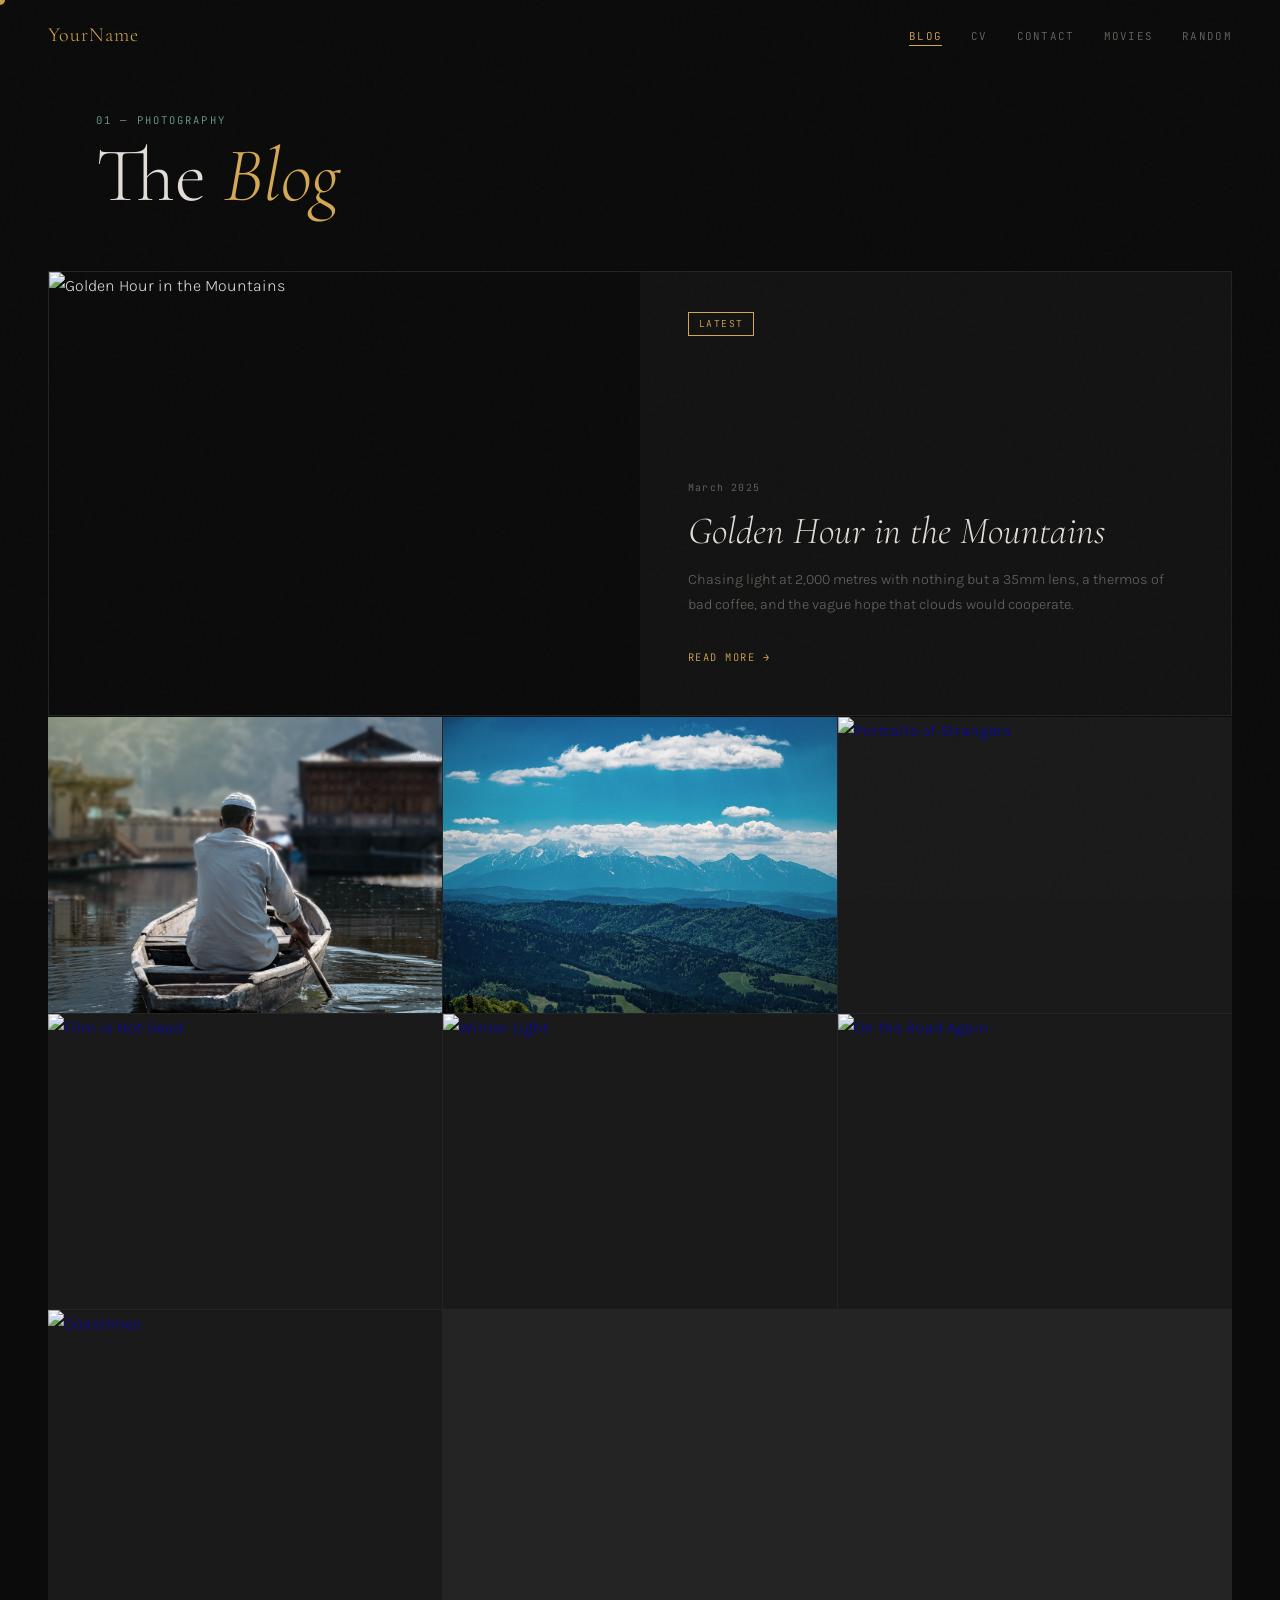
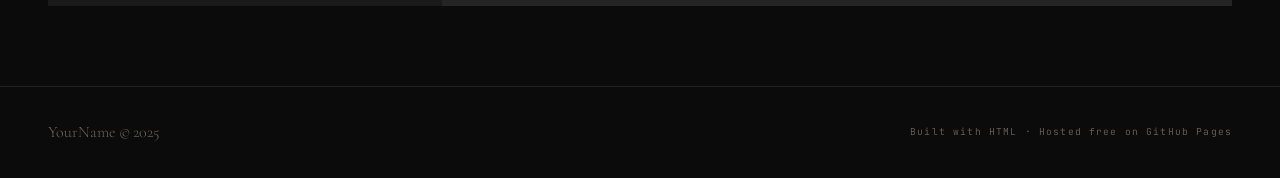
==== blog.html @ 5e06f555 "Add new blog post for Pieniny" ====
<!DOCTYPE html>
<html lang="en">
<head>
  <script defer src="https://cloud.umami.is/script.js" data-website-id="12c04eed-54a5-4ae6-a5dc-b2aa36f92a35"></script>
  <meta charset="UTF-8"/>
  <meta name="viewport" content="width=device-width, initial-scale=1.0"/>
  <title>Blog — YourName</title>
  <link href="https://fonts.googleapis.com/css2?family=Cormorant+Garamond:ital,wght@0,300;0,400;1,300;1,400&family=JetBrains+Mono:wght@300;400&family=Karla:wght@300;400;500&display=swap" rel="stylesheet"/>
  <link rel="stylesheet" href="style.css"/>
  <style>
    .page-content { padding-left: 3rem; padding-right: 3rem; }

    /* ── Featured post ── */
    .featured {
      display: grid;
      grid-template-columns: 1fr 1fr;
      border: 1px solid var(--border);
      margin-bottom: 1px;
      text-decoration: none;
      color: var(--text);
      overflow: hidden;
    }
    .featured-img { aspect-ratio: 4/3; overflow: hidden; }
    .featured-img img {
      width: 100%; height: 100%; object-fit: cover;
      filter: grayscale(25%);
      transition: transform 0.7s cubic-bezier(0.25,0.46,0.45,0.94), filter 0.4s;
    }
    .featured:hover .featured-img img { transform: scale(1.05); filter: grayscale(0%); }
    .featured-body {
      padding: 3rem;
      display: flex; flex-direction: column; justify-content: flex-end;
      background: var(--surface); position: relative;
    }
    .featured-badge {
      position: absolute; top: 2.5rem; left: 3rem;
      font-family: var(--mono); font-size: 0.6rem;
      letter-spacing: 0.16em; text-transform: uppercase;
      color: var(--accent); border: 1px solid var(--accent);
      padding: 0.2rem 0.6rem;
    }
    .featured-date {
      font-family: var(--mono); font-size: 0.62rem;
      letter-spacing: 0.12em; color: var(--muted); margin-bottom: 0.8rem;
    }
    .featured-title {
      font-family: var(--serif); font-size: 2.4rem;
      font-style: italic; font-weight: 300; line-height: 1.1;
      margin-bottom: 1rem; transition: color 0.2s;
    }
    .featured:hover .featured-title { color: var(--accent); }
    .featured-desc { font-size: 0.9rem; color: var(--muted); line-height: 1.7; margin-bottom: 2rem; }
    .read-link {
      font-family: var(--mono); font-size: 0.65rem;
      letter-spacing: 0.14em; text-transform: uppercase; color: var(--accent);
    }
    .read-link::after { content: ' →'; }

    /* ── Blog grid ── */
    .blog-grid {
      display: grid;
      grid-template-columns: repeat(auto-fill, minmax(300px, 1fr));
      gap: 1px; background: var(--border);
    }
    .blog-card {
      position: relative; overflow: hidden;
      aspect-ratio: 4/3; background: var(--surface2);
      text-decoration: none; display: block;
    }
    .blog-card img {
      width: 100%; height: 100%; object-fit: cover;
      filter: grayscale(30%);
      transition: transform 0.6s cubic-bezier(0.25,0.46,0.45,0.94), filter 0.4s;
    }
    .blog-card:hover img { transform: scale(1.06); filter: grayscale(0%); }
    .blog-card-overlay {
      position: absolute; inset: 0;
      background: linear-gradient(to top, rgba(0,0,0,0.9) 0%, transparent 55%);
      display: flex; flex-direction: column; justify-content: flex-end;
      padding: 1.8rem; opacity: 0; transition: opacity 0.35s;
    }
    .blog-card:hover .blog-card-overlay { opacity: 1; }
    .blog-card-date {
      font-family: var(--mono); font-size: 0.62rem;
      letter-spacing: 0.12em; color: var(--accent); margin-bottom: 0.4rem;
    }
    .blog-card-title { font-family: var(--serif); font-size: 1.35rem; font-style: italic; line-height: 1.2; }
    .blog-card-desc { font-size: 0.8rem; color: rgba(226,221,214,0.7); margin-top: 0.4rem; line-height: 1.5; }

    @media (max-width: 768px) {
      .page-content { padding-left: 1.4rem; padding-right: 1.4rem; }
      .featured { grid-template-columns: 1fr; }
      .featured-img { aspect-ratio: 16/9; }
      .featured-body { padding: 2rem; }
      .featured-badge { top: 1.5rem; left: 2rem; }
      .featured-title { font-size: 1.8rem; }
    }
    @media (max-width: 500px) { .blog-grid { grid-template-columns: 1fr; } }
  </style>
</head>
<body>
<div id="cursor"></div>

<nav id="navbar">
  <a href="index.html" class="nav-logo">YourName</a>
  <ul class="nav-links">
    <li><a href="blog.html">Blog</a></li>
    <li><a href="cv.html">CV</a></li>
    <li><a href="contact.html">Contact</a></li>
    <li><a href="movies.html">Movies</a></li>
    <li><a href="random.html">Random</a></li>
  </ul>
</nav>

<div class="page-content">
  <div class="page-header">
    <div class="page-tag">01 — Photography</div>
    <h1 class="page-title">The <em>Blog</em></h1>
  </div>

<!-- =====================================================================
  HOW TO ADD A NEW BLOG POST — 3 steps every time

  STEP 1 → Duplicate  posts/post-template.html
           Rename it  posts/your-post-name.html
           Fill in your title, date, text and image filenames inside it

  STEP 2 → Upload your photos to the  photos/  folder in your GitHub repo

  STEP 3 → Update this file (blog.html):
           a) Replace the FEATURED POST block below with your new post
           b) Move the old featured post into the BLOG GRID as a regular card
           c) Add the new grid card at the very TOP of the grid (newest first)

  RULE: Featured post = always your latest post.
        Grid          = all older posts, newest at the top-left.
====================================================================== -->


<!-- ═══════════════════════════════════════════════════════════════════
     FEATURED POST
     ─────────────────────────────────────────────────────────────────
     Replace ALL 5 values below each time you publish a new post.
     Then move the current featured post into the grid section.
════════════════════════════════════════════════════════════════════════

┌─── FEATURED TEMPLATE (replace the whole <a> block below) ──────────┐

  <a href="posts/YOUR-FILENAME.html" class="featured reveal">
    <div class="featured-img">
      <img src="photos/YOUR-HERO-IMAGE.jpg" alt="DESCRIPTION"/>
    </div>
    <div class="featured-body">
      <div class="featured-badge">Latest</div>
      <div class="featured-date">Month Year</div>
      <div class="featured-title">Your Post Title Here</div>
      <div class="featured-desc">
        A sentence or two describing the post. Where were you? What's the story?
      </div>
      <div class="read-link">Read more</div>
    </div>
  </a>

└────────────────────────────────────────────────────────────────────┘ -->

  <a href="posts/mountains.html" class="featured reveal">
    <div class="featured-img">
      <img src="https://images.unsplash.com/photo-1519681393784-d120267933ba?w=1200&q=80" alt="Golden Hour in the Mountains"/>
    </div>
    <div class="featured-body">
      <div class="featured-badge">Latest</div>
      <div class="featured-date">March 2025</div>
      <div class="featured-title">Golden Hour in the Mountains</div>
      <div class="featured-desc">
        Chasing light at 2,000 metres with nothing but a 35mm lens, a thermos of bad coffee,
        and the vague hope that clouds would cooperate.
      </div>
      <div class="read-link">Read more</div>
    </div>
  </a>


<!-- ═══════════════════════════════════════════════════════════════════
     BLOG GRID  —  all older posts
     ─────────────────────────────────────────────────────────────────
     When you publish a new post:
       1. Your new post becomes the featured post above
       2. The old featured post moves here as a grid card
       3. Paste the new grid card at the TOP (marked below)
════════════════════════════════════════════════════════════════════════

┌─── GRID CARD TEMPLATE (copy this, paste at the TOP of the grid) ───┐

  <a href="posts/YOUR-FILENAME.html" class="blog-card reveal">
    <img src="photos/YOUR-IMAGE.jpg" alt="DESCRIPTION"/>
    <div class="blog-card-overlay">
      <div class="blog-card-date">Month Year</div>
      <div class="blog-card-title">Your Post Title</div>
      <div class="blog-card-desc">One teaser sentence shown on hover.</div>
    </div>
  </a>

  FILL IN:
    posts/YOUR-FILENAME.html  → e.g. posts/paris.html
    photos/YOUR-IMAGE.jpg     → a landscape crop from the post works best
    Month Year                → e.g. April 2025
    Your Post Title           → same title as in your post file
    One teaser sentence       → short hook, shown on hover

└────────────────────────────────────────────────────────────────────┘ -->

  <div class="blog-grid" style="margin-top:1px;">

    <!-- ▼▼▼ PASTE NEW GRID CARDS HERE — newest post at the top ▼▼▼ -->

    <a href="posts/kashmir.html" class="blog-card reveal">
      <img src="photos/kashmir_photo/kashmir4.jpeg" alt="Kashmir through my eyes"/>
      <div class="blog-card-overlay">
        <div class="blog-card-date">March 2023</div>
        <div class="blog-card-title">Kashmir through my eyes</div>
        <div class="blog-card-desc">Lives of locals on Dal Lake, Srinagar.</div>
      </div>
    </a>

    
    <a href="posts/pieniny.html" class="blog-card reveal">
      <img src="photos/pieniny/pieniny3.jpeg" alt="Pieniny through my eyes"/>
      <div class="blog-card-overlay">
        <div class="blog-card-date">May 2026</div>
        <div class="blog-card-title">Pieniny through my eyes</div>
        <div class="blog-card-desc">Mountains.</div>
      </div>
    </a>

    <a href="posts/strangers.html" class="blog-card reveal">
      <img src="https://images.unsplash.com/photo-1504701954957-2010ec3bcec1?w=800&q=80" alt="Portraits of Strangers"/>
      <div class="blog-card-overlay">
        <div class="blog-card-date">November 2024</div>
        <div class="blog-card-title">Portraits of Strangers</div>
        <div class="blog-card-desc">What happens when you ask someone you've never met if you can photograph them.</div>
      </div>
    </a>

    <a href="posts/film.html" class="blog-card reveal">
      <img src="https://images.unsplash.com/photo-1506905925346-21bda4d32df4?w=800&q=80" alt="Film is Not Dead"/>
      <div class="blog-card-overlay">
        <div class="blog-card-date">September 2024</div>
        <div class="blog-card-title">Film is Not Dead</div>
        <div class="blog-card-desc">A love letter to grain, accidents, and waiting 3 weeks to see what you captured.</div>
      </div>
    </a>

   

    <a href="posts/winter.html" class="blog-card reveal">
      <img src="https://images.unsplash.com/photo-1491555103944-7c647fd857e6?w=800&q=80" alt="Winter Light"/>
      <div class="blog-card-overlay">
        <div class="blog-card-date">December 2024</div>
        <div class="blog-card-title">Winter Light</div>
        <div class="blog-card-desc">Short days, long shadows, and the beauty of freezing your fingers off.</div>
      </div>
    </a>

    <a href="posts/road.html" class="blog-card reveal">
      <img src="https://images.unsplash.com/photo-1500534314209-a25ddb2bd429?w=800&q=80" alt="On the Road Again"/>
      <div class="blog-card-overlay">
        <div class="blog-card-date">August 2024</div>
        <div class="blog-card-title">On the Road Again</div>
        <div class="blog-card-desc">2,000 kilometres, a broken GPS, and better pictures than planned.</div>
      </div>
    </a>

    <a href="posts/coastlines.html" class="blog-card reveal">
      <img src="https://images.unsplash.com/photo-1500622944204-b135684e99fd?w=800&q=80" alt="Coastlines"/>
      <div class="blog-card-overlay">
        <div class="blog-card-date">June 2024</div>
        <div class="blog-card-title">Coastlines</div>
        <div class="blog-card-desc">Where land ends and something else begins. A week of shooting in Iceland.</div>
      </div>
    </a>

    <!-- ▲▲▲ older posts above — newest always at the top ▲▲▲ -->

  </div><!-- end .blog-grid -->
</div><!-- end .page-content -->

<footer>
  <div class="footer-left">YourName ©&thinsp;2025</div>
  <div class="footer-right">Built with HTML · Hosted free on GitHub Pages</div>
</footer>
<script src="shared.js"></script>
</body>
</html>
---- style.css ----
/* ── Reset & Variables ── */
*, *::before, *::after { box-sizing: border-box; margin: 0; padding: 0; }

:root {
  --bg:       #0b0b0b;
  --surface:  #131313;
  --surface2: #1a1a1a;
  --border:   #242424;
  --accent:   #d4a853;
  --accent2:  #6e9e96;
  --text:     #e2ddd6;
  --muted:    #6b6560;
  --serif:    'Cormorant Garamond', Georgia, serif;
  --mono:     'JetBrains Mono', monospace;
  --sans:     'Karla', sans-serif;
}

html { scroll-behavior: smooth; }

body {
  background: var(--bg);
  color: var(--text);
  font-family: var(--sans);
  font-weight: 300;
  line-height: 1.7;
  cursor: none;
  min-height: 100vh;
}

/* ── Noise overlay ── */
body::before {
  content: '';
  position: fixed; inset: 0;
  background-image: url("data:image/svg+xml,%3Csvg viewBox='0 0 256 256' xmlns='http://www.w3.org/2000/svg'%3E%3Cfilter id='n'%3E%3CfeTurbulence type='fractalNoise' baseFrequency='0.9' numOctaves='4' stitchTiles='stitch'/%3E%3C/filter%3E%3Crect width='100%25' height='100%25' filter='url(%23n)' opacity='0.04'/%3E%3C/svg%3E");
  pointer-events: none; z-index: 9000; opacity: 0.45;
}

/* ── Custom cursor ── */
#cursor {
  width: 10px; height: 10px;
  background: var(--accent);
  border-radius: 50%;
  position: fixed; top: 0; left: 0;
  pointer-events: none;
  z-index: 9999;
  transform: translate(-50%,-50%);
  transition: width 0.2s, height 0.2s;
  mix-blend-mode: difference;
}
#cursor.big { width: 38px; height: 38px; }

/* ── Nav ── */
nav {
  position: fixed; top: 0; left: 0; right: 0;
  z-index: 100;
  display: flex; align-items: center; justify-content: space-between;
  padding: 1.1rem 3rem;
  border-bottom: 1px solid transparent;
  transition: background 0.4s, border-color 0.4s;
}
nav.scrolled {
  background: rgba(11,11,11,0.94);
  backdrop-filter: blur(14px);
  border-color: var(--border);
}
.nav-logo {
  font-family: var(--serif);
  font-size: 1.25rem;
  letter-spacing: 0.05em;
  color: var(--accent);
  text-decoration: none;
}
.nav-links { display: flex; gap: 1.8rem; list-style: none; }
.nav-links a {
  font-family: var(--mono);
  font-size: 0.68rem;
  letter-spacing: 0.12em;
  text-transform: uppercase;
  color: var(--muted);
  text-decoration: none;
  transition: color 0.2s;
  position: relative;
}
.nav-links a::after {
  content: '';
  position: absolute; bottom: -3px; left: 0; right: 0;
  height: 1px;
  background: var(--accent);
  transform: scaleX(0);
  transition: transform 0.2s;
}
.nav-links a:hover, .nav-links a.active { color: var(--accent); }
.nav-links a:hover::after, .nav-links a.active::after { transform: scaleX(1); }

/* ── Page wrapper ── */
.page-content {
  padding-top: 7rem;
  padding-bottom: 5rem;
  min-height: 100vh;
}

/* ── Section header ── */
.page-header {
  padding: 0 3rem 3.5rem;
}
.page-tag {
  font-family: var(--mono);
  font-size: 0.66rem;
  letter-spacing: 0.2em;
  text-transform: uppercase;
  color: var(--accent2);
  margin-bottom: 0.5rem;
}
.page-title {
  font-family: var(--serif);
  font-size: clamp(2.8rem, 6vw, 5rem);
  font-weight: 300;
  line-height: 1.0;
}
.page-title em { font-style: italic; color: var(--accent); }

/* ── Footer ── */
footer {
  border-top: 1px solid var(--border);
  padding: 2rem 3rem;
  display: flex; justify-content: space-between; align-items: center;
}
.footer-left { font-family: var(--serif); font-size: 1rem; color: var(--muted); }
.footer-right { font-family: var(--mono); font-size: 0.6rem; letter-spacing: 0.12em; color: var(--muted); }

/* ── Animations ── */
@keyframes fadeUp {
  from { opacity: 0; transform: translateY(24px); }
  to   { opacity: 1; transform: translateY(0); }
}
.reveal {
  opacity: 0;
  transform: translateY(22px);
  transition: opacity 0.6s ease, transform 0.6s ease;
}
.reveal.visible { opacity: 1; transform: translateY(0); }

/* ── Responsive nav ── */
@media (max-width: 768px) {
  nav { padding: 1rem 1.4rem; }
  .nav-links { gap: 1rem; }
  .nav-links a { font-size: 0.6rem; }
  .page-header { padding: 0 1.4rem 2.5rem; }
  .page-content { padding-top: 6rem; }
  footer { padding: 1.5rem 1.4rem; flex-direction: column; gap: 0.6rem; text-align: center; }
}
@media (max-width: 500px) {
  .nav-links { display: none; }
}
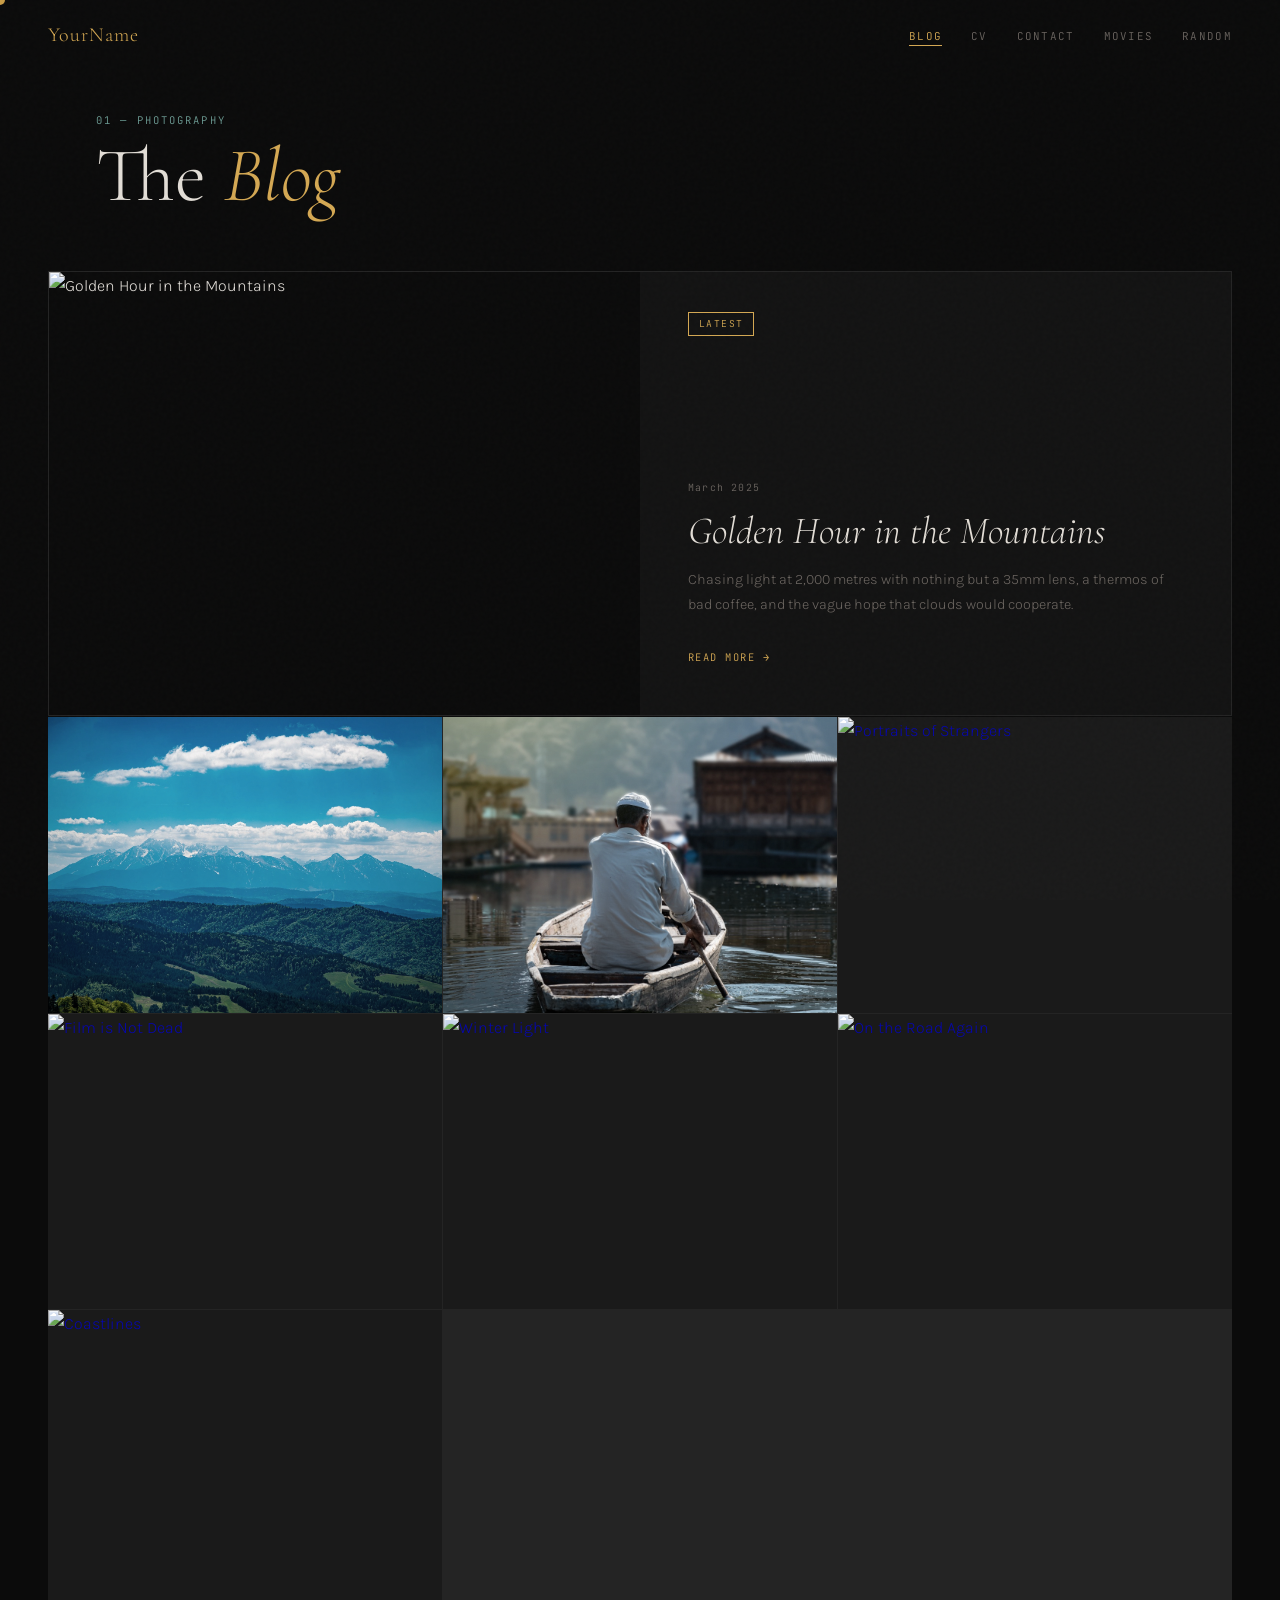
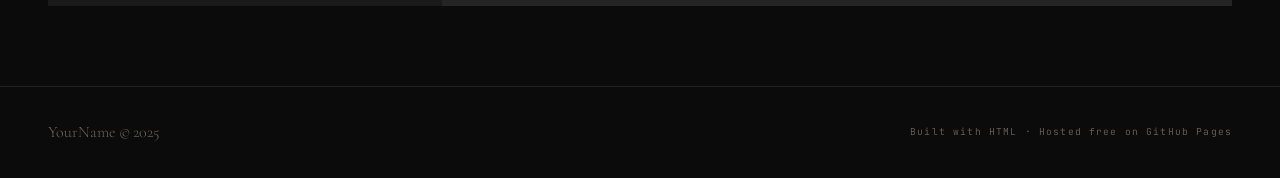
==== commit 51cba3cc: "Add new blog card for Pieniny post" ====
--- a/blog.html
+++ b/blog.html
@@ -213,6 +213,16 @@
 
     <!-- ▼▼▼ PASTE NEW GRID CARDS HERE — newest post at the top ▼▼▼ -->
 
+
+    <a href="posts/pieniny_poland.html" class="blog-card reveal">
+      <img src="photos/pieniny/pieniny3.jpeg" alt="Pieniny through my eyes"/>
+      <div class="blog-card-overlay">
+        <div class="blog-card-date">May 2026</div>
+        <div class="blog-card-title">Pieniny through my eyes</div>
+        <div class="blog-card-desc">Mountains.</div>
+      </div>
+    </a>
+
     <a href="posts/kashmir.html" class="blog-card reveal">
       <img src="photos/kashmir_photo/kashmir4.jpeg" alt="Kashmir through my eyes"/>
       <div class="blog-card-overlay">
@@ -223,14 +233,7 @@
     </a>
 
     
-    <a href="posts/pieniny.html" class="blog-card reveal">
-      <img src="photos/pieniny/pieniny3.jpeg" alt="Pieniny through my eyes"/>
-      <div class="blog-card-overlay">
-        <div class="blog-card-date">May 2026</div>
-        <div class="blog-card-title">Pieniny through my eyes</div>
-        <div class="blog-card-desc">Mountains.</div>
-      </div>
-    </a>
+    
 
     <a href="posts/strangers.html" class="blog-card reveal">
       <img src="https://images.unsplash.com/photo-1504701954957-2010ec3bcec1?w=800&q=80" alt="Portraits of Strangers"/>
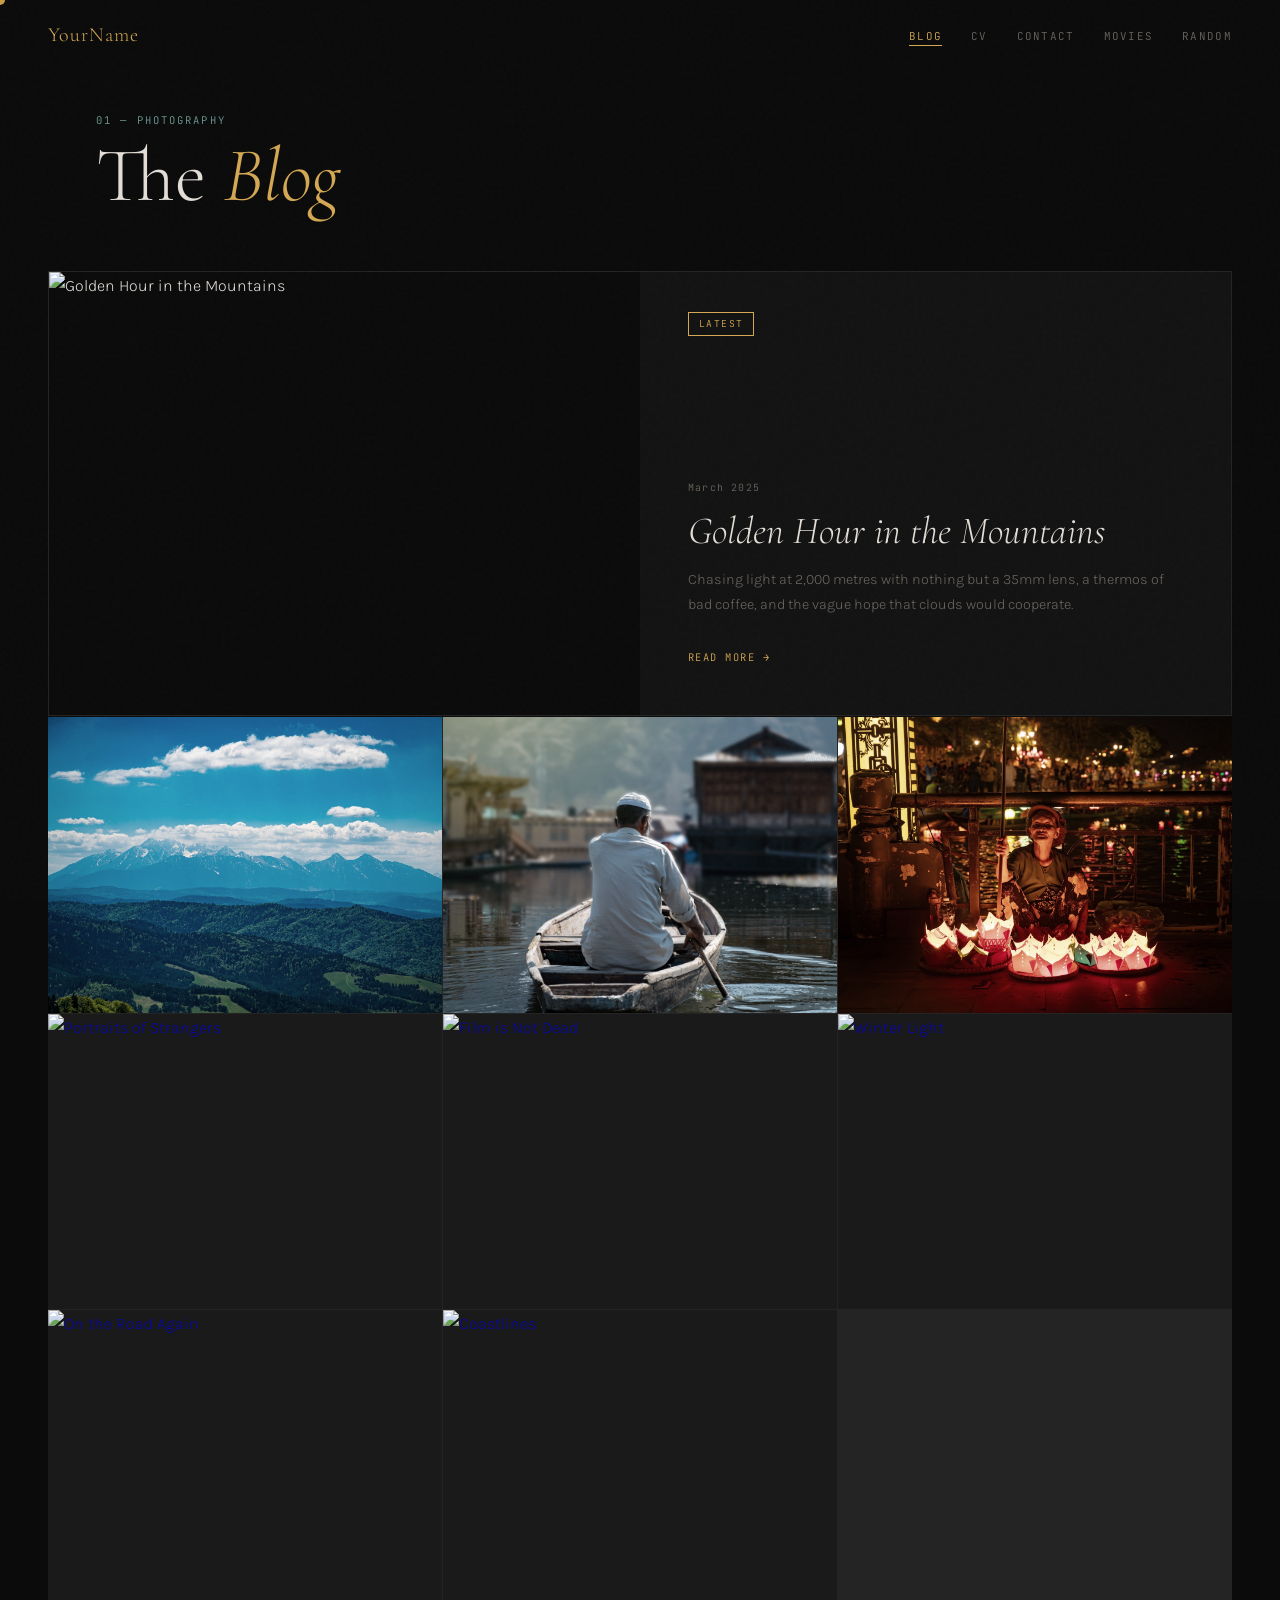
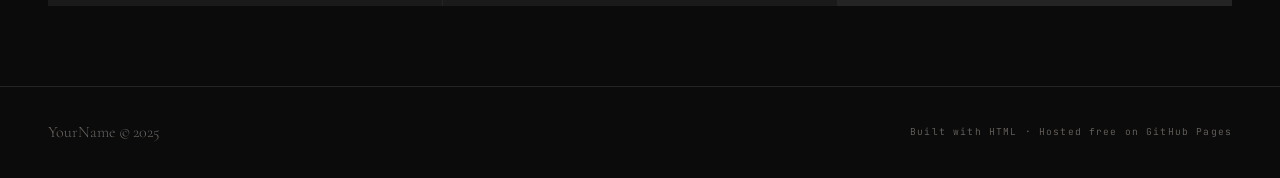
==== commit e00e904a: "Add new blog post for Hoi An" ====
--- a/blog.html
+++ b/blog.html
@@ -214,7 +214,7 @@
     <!-- ▼▼▼ PASTE NEW GRID CARDS HERE — newest post at the top ▼▼▼ -->
 
 
-    <a href="posts/pieniny_poland.html" class="blog-card reveal">
+    <a href="posts/pieniny.html" class="blog-card reveal">
       <img src="photos/pieniny/pieniny3.jpeg" alt="Pieniny through my eyes"/>
       <div class="blog-card-overlay">
         <div class="blog-card-date">May 2026</div>
@@ -229,6 +229,15 @@
         <div class="blog-card-date">March 2023</div>
         <div class="blog-card-title">Kashmir through my eyes</div>
         <div class="blog-card-desc">Lives of locals on Dal Lake, Srinagar.</div>
+      </div>
+    </a>
+
+    <a href="posts/hoian.html" class="blog-card reveal">
+      <img src="photos/hoi_an/hoi1.jpeg" alt="Kashmir through my eyes"/>
+      <div class="blog-card-overlay">
+        <div class="blog-card-date">December 2023</div>
+        <div class="blog-card-title">Hoi an through my eyes</div>
+        <div class="blog-card-desc">Lives of locals in Vietnam.</div>
       </div>
     </a>
 
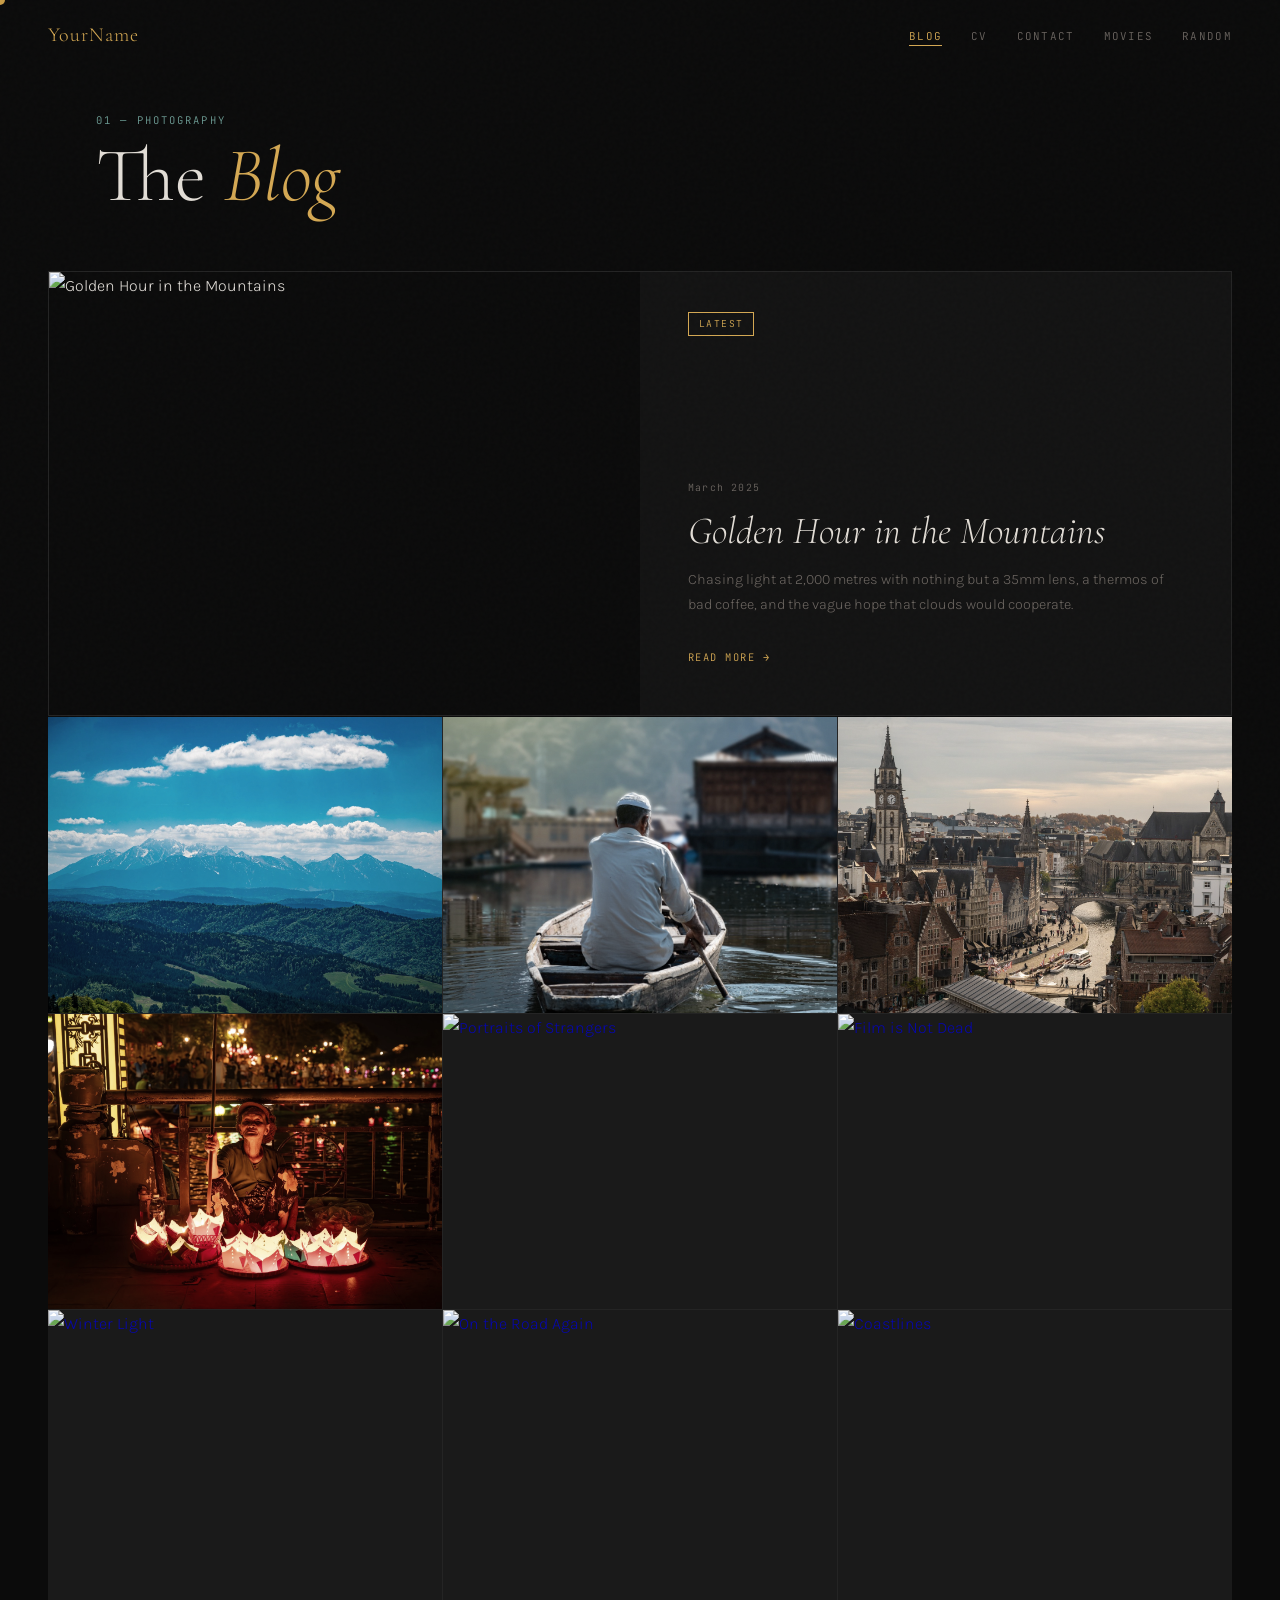
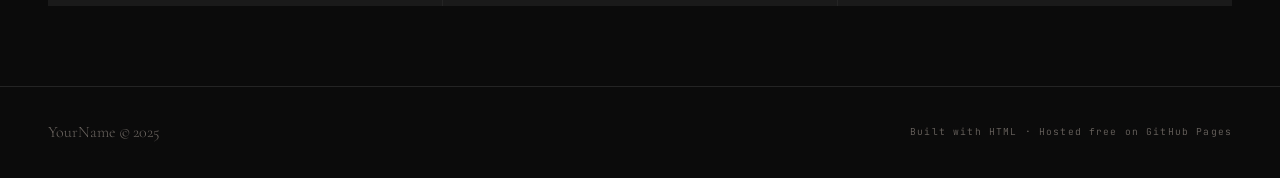
==== commit 48666684: "Add Belgium blog card to blog.html Added a new blog card for Belgium with image and description." ====
--- a/blog.html
+++ b/blog.html
@@ -232,6 +232,15 @@
       </div>
     </a>
 
+     <a href="posts/belgium.html" class="blog-card reveal">
+      <img src="photos/belgium/belgium9.jpeg" alt="Belgium through my eyes"/>
+      <div class="blog-card-overlay">
+        <div class="blog-card-date">March 2023</div>
+        <div class="blog-card-title">Belgium through my eyes</div>
+        <div class="blog-card-desc">Lives of locals on a cycle, Brugge and Ghent</div>
+      </div>
+    </a>
+
     <a href="posts/hoian.html" class="blog-card reveal">
       <img src="photos/hoi_an/hoi1.jpeg" alt="Kashmir through my eyes"/>
       <div class="blog-card-overlay">
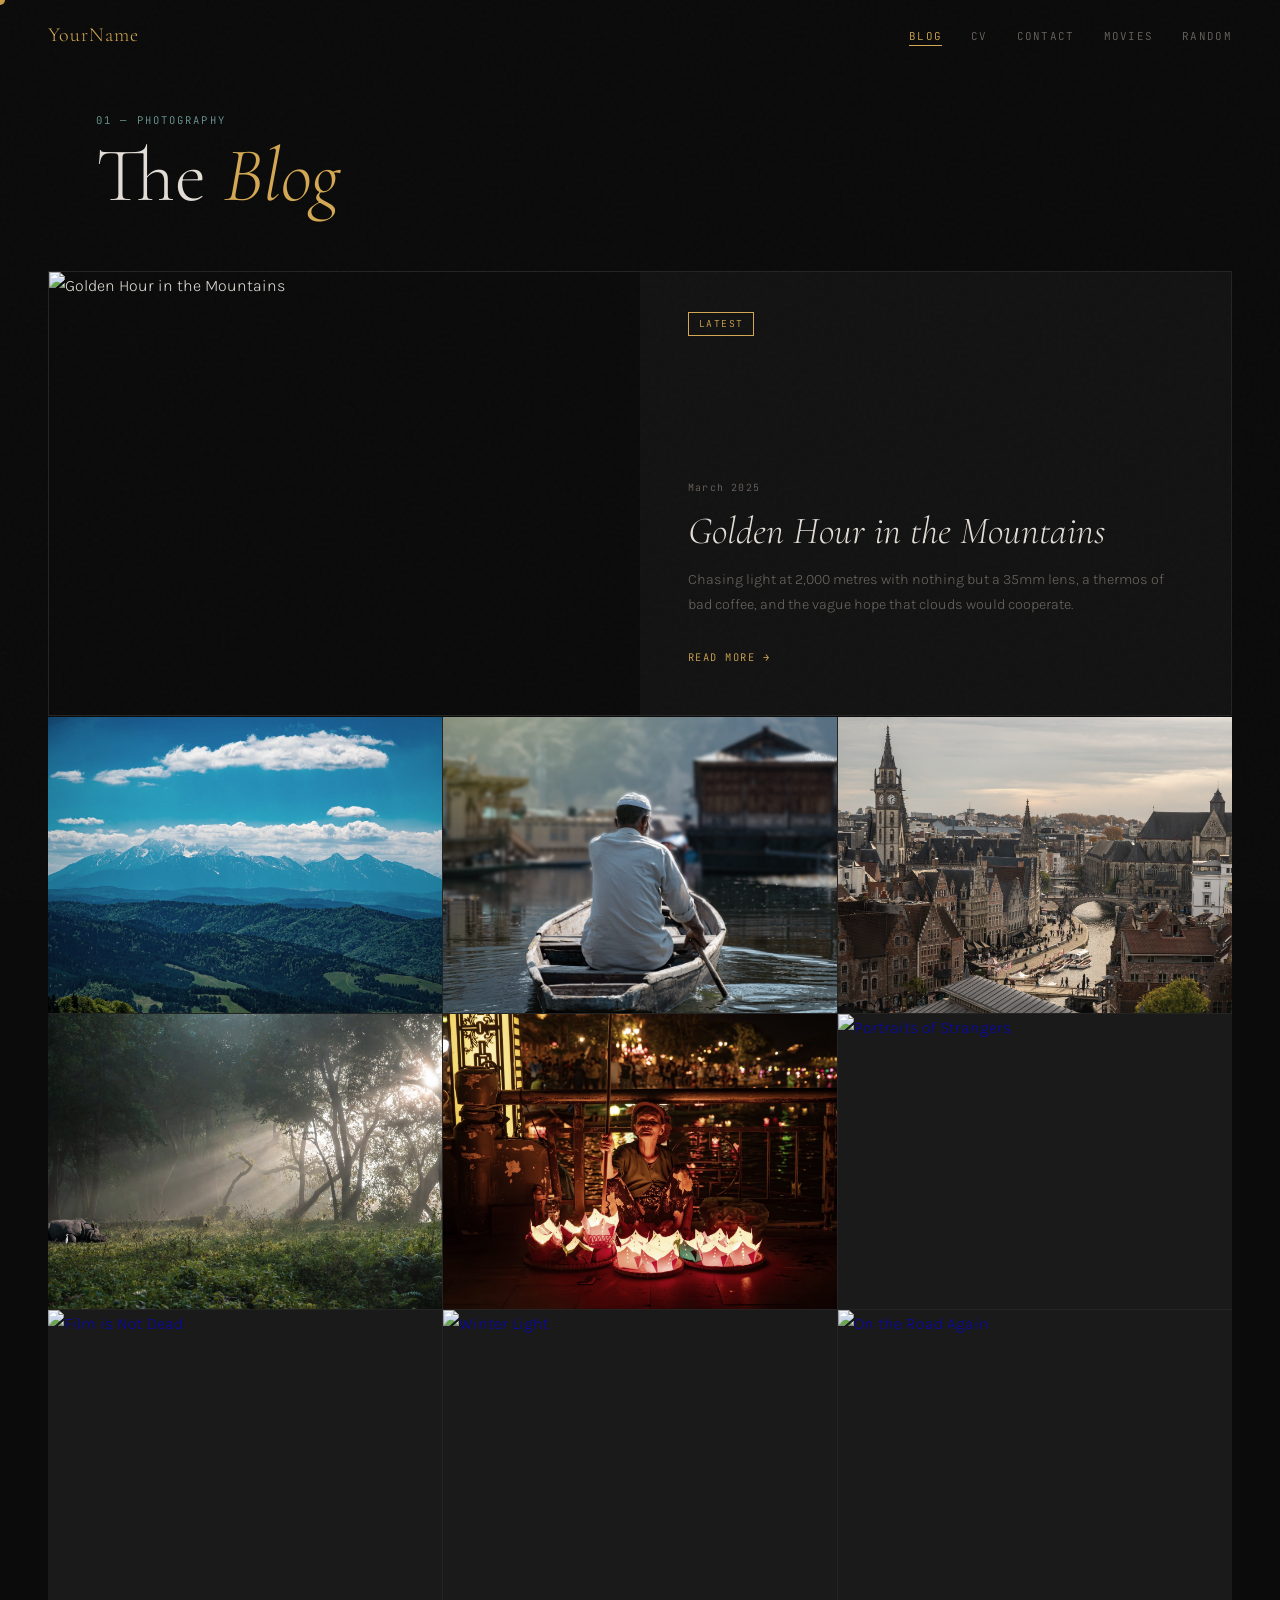
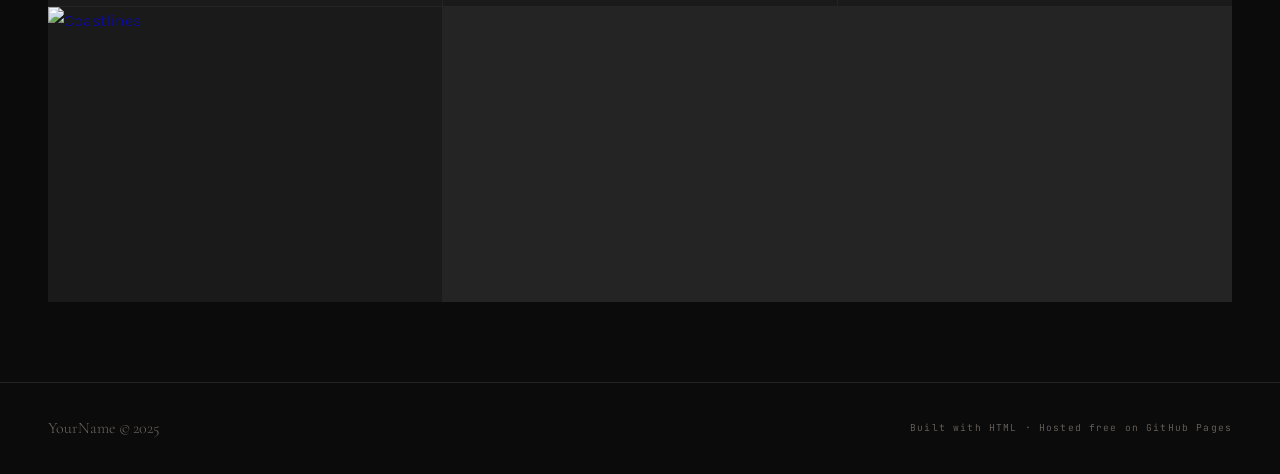
==== commit 82595529: "Add new blog post for Kaziranga" ====
--- a/blog.html
+++ b/blog.html
@@ -235,14 +235,23 @@
      <a href="posts/belgium.html" class="blog-card reveal">
       <img src="photos/belgium/belgium9.jpeg" alt="Belgium through my eyes"/>
       <div class="blog-card-overlay">
-        <div class="blog-card-date">March 2023</div>
+        <div class="blog-card-date">November 2025</div>
         <div class="blog-card-title">Belgium through my eyes</div>
         <div class="blog-card-desc">Lives of locals on a cycle, Brugge and Ghent</div>
       </div>
     </a>
 
+    <a href="posts/kazi.html" class="blog-card reveal">
+      <img src="photos/kazi/kazi1.jpeg" alt="Kaziranga through my eyes"/>
+      <div class="blog-card-overlay">
+        <div class="blog-card-date">November 2022</div>
+        <div class="blog-card-title">Kaziranga through my eyes</div>
+        <div class="blog-card-desc">Kaziranga national park, Assam, India</div>
+      </div>
+    </a>
+
     <a href="posts/hoian.html" class="blog-card reveal">
-      <img src="photos/hoi_an/hoi1.jpeg" alt="Kashmir through my eyes"/>
+      <img src="photos/hoi_an/hoi1.jpeg" alt="Hoi an through my eyes"/>
       <div class="blog-card-overlay">
         <div class="blog-card-date">December 2023</div>
         <div class="blog-card-title">Hoi an through my eyes</div>
